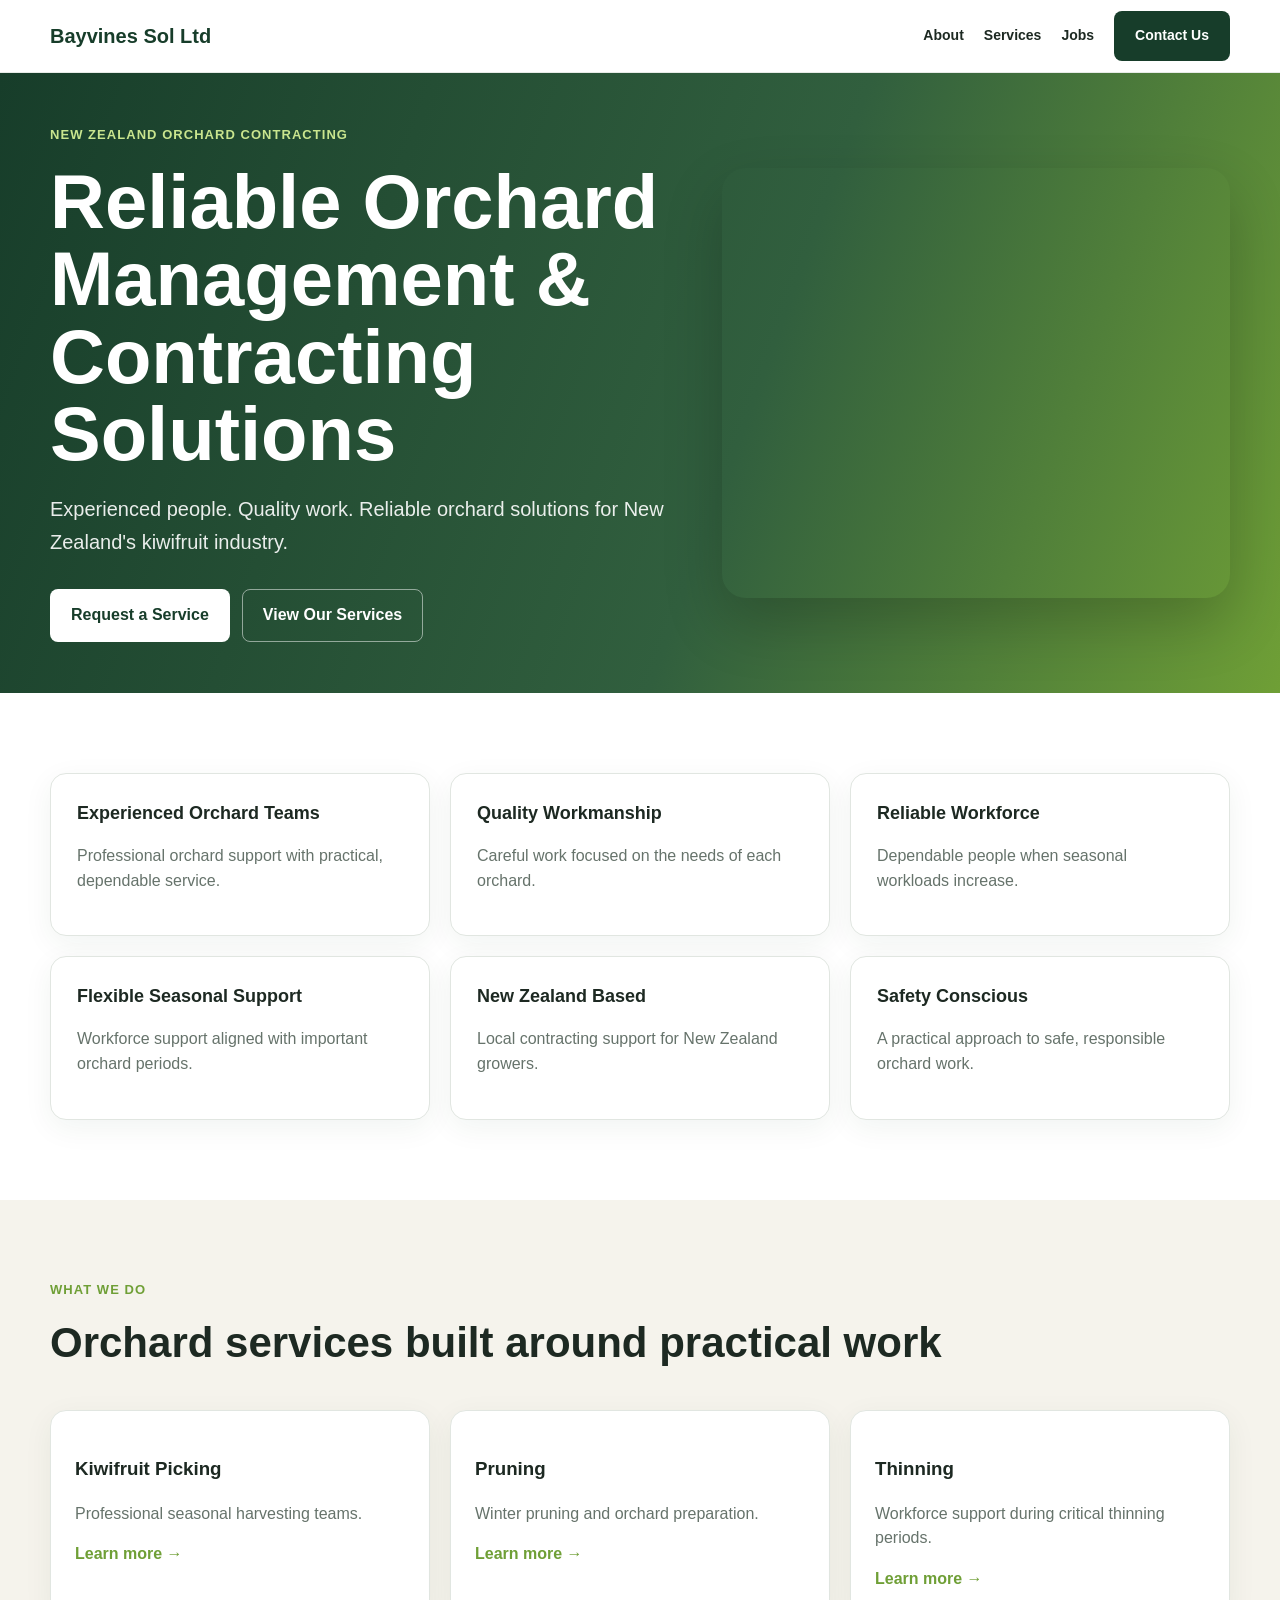
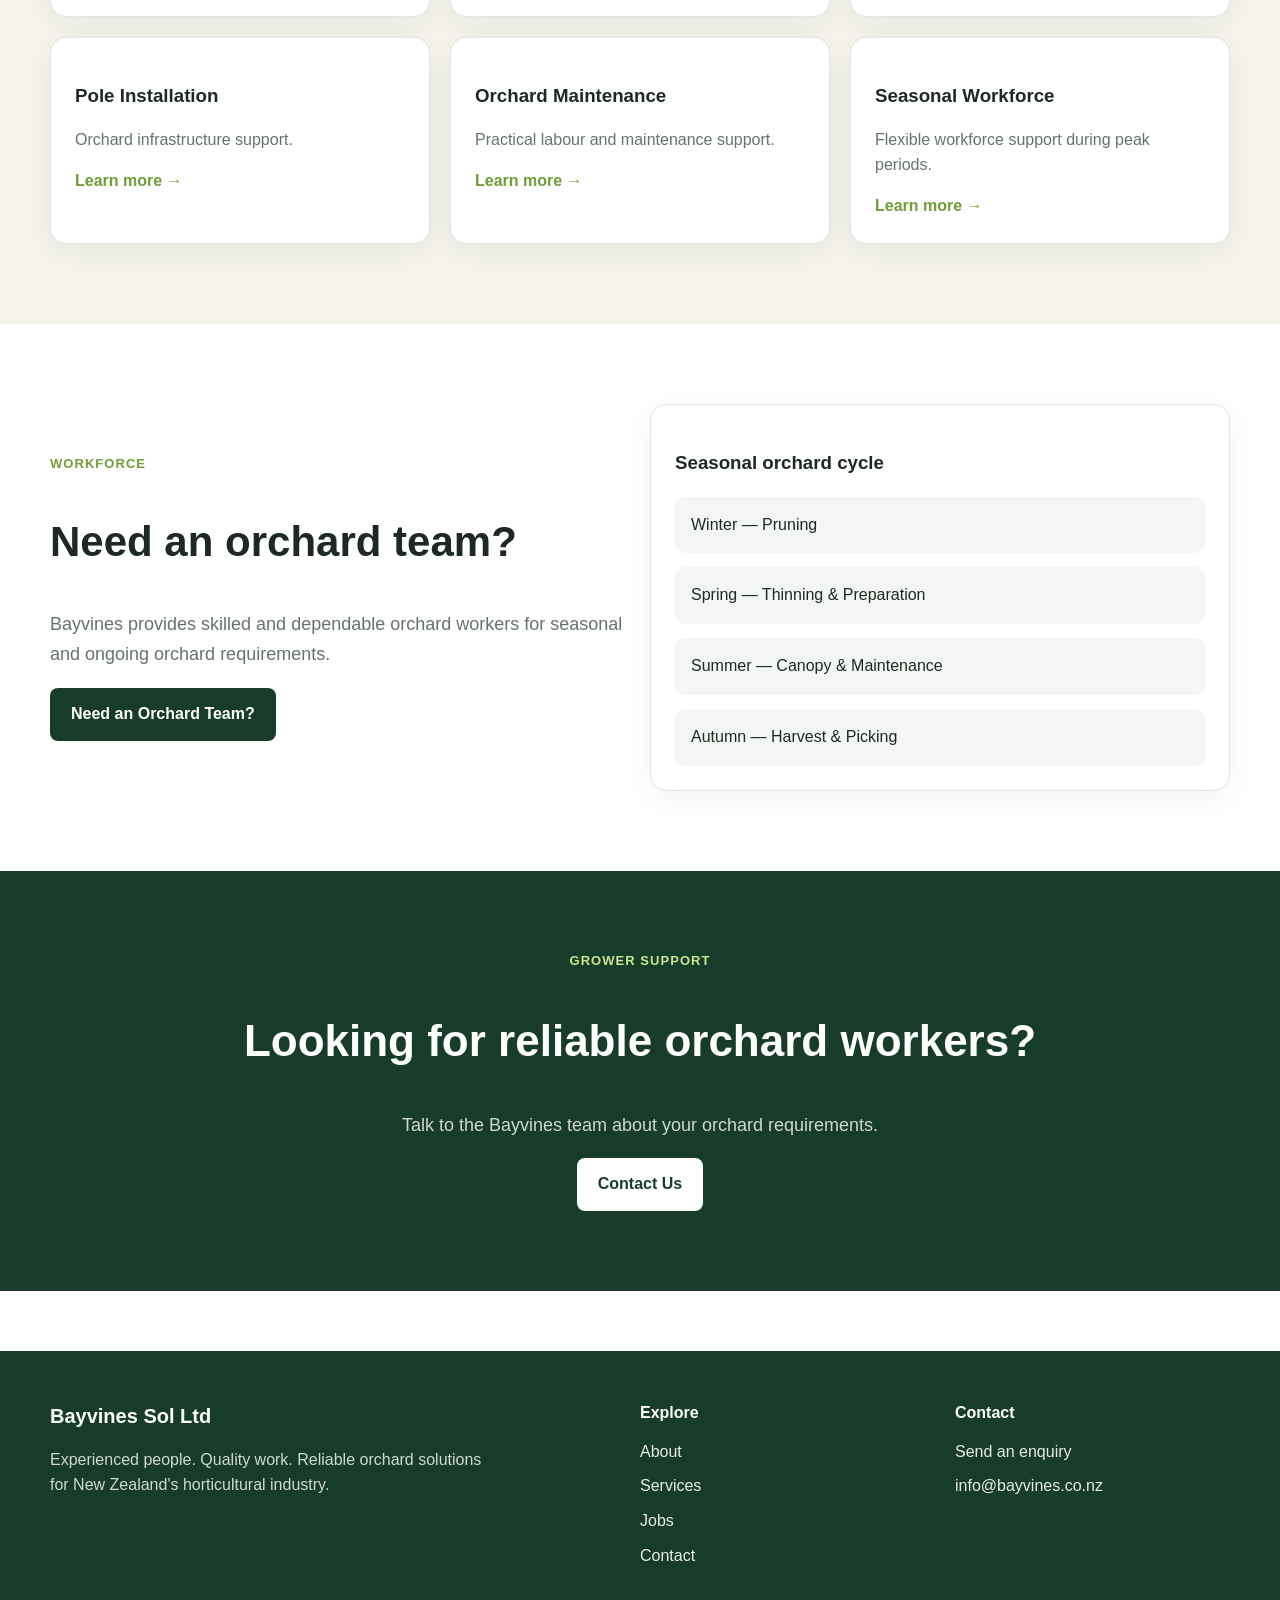
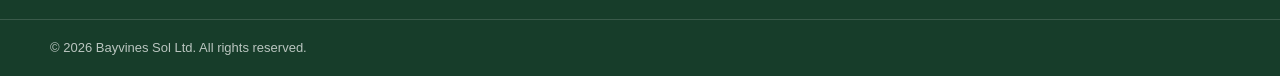
==== index.html @ 87893264 "initial commit" ====
<!doctype html><html lang="en-NZ"><head><meta charset="utf-8"><meta name="viewport" content="width=device-width,initial-scale=1"><title>Bayvines Sol Ltd | Orchard Management & Contracting</title><meta name="description" content="Experienced orchard teams and contracting support for New Zealand's horticultural industry."><link rel="stylesheet" href="css/styles.css"></head><body>
<!--#include virtual="header.inc" -->
<header class="site-header"><div class="container nav"><a class="brand" href="index.html">Bayvines Sol Ltd</a><button class="menu-btn" aria-label="Open menu" aria-expanded="false">☰</button><nav class="nav-links"><a href="about.html">About</a><a href="services.html">Services</a><a href="jobs.html">Jobs</a><a class="btn btn-primary" href="contact.html">Contact Us</a></nav></div></header>
<main>
<section class="hero"><div class="container hero-inner"><div><div class="eyebrow" style="color:#c9e58e">New Zealand orchard contracting</div><h1>Reliable Orchard Management &amp; Contracting Solutions</h1><p>Experienced people. Quality work. Reliable orchard solutions for New Zealand's kiwifruit industry.</p><div style="display:flex;gap:12px;flex-wrap:wrap;margin-top:30px"><a href="contact.html" class="btn btn-light">Request a Service</a><a href="services.html" class="btn btn-outline">View Our Services</a></div></div><div class="hero-image" aria-label="New Zealand orchard"></div></div></section>
<section class="section"><div class="container"><div class="grid grid-3"><div class="card feature"><strong>Experienced Orchard Teams</strong><p class="muted">Professional orchard support with practical, dependable service.</p></div><div class="card feature"><strong>Quality Workmanship</strong><p class="muted">Careful work focused on the needs of each orchard.</p></div><div class="card feature"><strong>Reliable Workforce</strong><p class="muted">Dependable people when seasonal workloads increase.</p></div><div class="card feature"><strong>Flexible Seasonal Support</strong><p class="muted">Workforce support aligned with important orchard periods.</p></div><div class="card feature"><strong>New Zealand Based</strong><p class="muted">Local contracting support for New Zealand growers.</p></div><div class="card feature"><strong>Safety Conscious</strong><p class="muted">A practical approach to safe, responsible orchard work.</p></div></div></div></section>
<section class="section" style="background:var(--cream)"><div class="container"><div class="eyebrow">What we do</div><h2 style="font-size:42px;margin:10px 0 35px">Orchard services built around practical work</h2><div class="grid grid-3"><a class="card service-card" href="services/kiwifruit-picking.html"><h3>Kiwifruit Picking</h3><p class="muted">Professional seasonal harvesting teams.</p><strong style="color:var(--kiwi)">Learn more →</strong></a><a class="card service-card" href="services/pruning.html"><h3>Pruning</h3><p class="muted">Winter pruning and orchard preparation.</p><strong style="color:var(--kiwi)">Learn more →</strong></a><a class="card service-card" href="services/thinning.html"><h3>Thinning</h3><p class="muted">Workforce support during critical thinning periods.</p><strong style="color:var(--kiwi)">Learn more →</strong></a><a class="card service-card" href="services/pole-installation.html"><h3>Pole Installation</h3><p class="muted">Orchard infrastructure support.</p><strong style="color:var(--kiwi)">Learn more →</strong></a><a class="card service-card" href="services/orchard-maintenance.html"><h3>Orchard Maintenance</h3><p class="muted">Practical labour and maintenance support.</p><strong style="color:var(--kiwi)">Learn more →</strong></a><a class="card service-card" href="services/seasonal-workforce.html"><h3>Seasonal Workforce</h3><p class="muted">Flexible workforce support during peak periods.</p><strong style="color:var(--kiwi)">Learn more →</strong></a></div></div></section>
<section class="section"><div class="container grid grid-2" style="align-items:center"><div><div class="eyebrow">Workforce</div><h2 style="font-size:42px">Need an orchard team?</h2><p class="muted" style="font-size:18px;line-height:1.7">Bayvines provides skilled and dependable orchard workers for seasonal and ongoing orchard requirements.</p><a href="contact.html" class="btn btn-primary">Need an Orchard Team?</a></div><div class="card"><h3>Seasonal orchard cycle</h3><div style="display:grid;gap:14px;margin-top:20px"><div style="padding:16px;background:#f3f6f2;border-radius:10px">Winter — Pruning</div><div style="padding:16px;background:#f3f6f2;border-radius:10px">Spring — Thinning &amp; Preparation</div><div style="padding:16px;background:#f3f6f2;border-radius:10px">Summer — Canopy &amp; Maintenance</div><div style="padding:16px;background:#f3f6f2;border-radius:10px">Autumn — Harvest &amp; Picking</div></div></div></div></section>
<section class="section" style="background:var(--forest);color:white"><div class="container center"><div class="eyebrow" style="color:#c9e58e">Grower support</div><h2 style="font-size:44px">Looking for reliable orchard workers?</h2><p style="opacity:.8;font-size:18px">Talk to the Bayvines team about your orchard requirements.</p><a href="contact.html" class="btn btn-light">Contact Us</a></div></section>
</main>
<footer class="footer"><div class="container footer-main"><div><strong style="font-size:20px">Bayvines Sol Ltd</strong><p style="opacity:.8;max-width:450px">Experienced people. Quality work. Reliable orchard solutions for New Zealand's horticultural industry.</p></div><div><strong>Explore</strong><div class="footer-links"><a href="about.html">About</a><a href="services.html">Services</a><a href="jobs.html">Jobs</a><a href="contact.html">Contact</a></div></div><div><strong>Contact</strong><div class="footer-links"><a href="contact.html">Send an enquiry</a><a href="mailto:info@bayvine.nz">info@bayvines.co.nz</a></div></div></div><div class="footer-bottom"><div class="container">© <span class="year"></span> Bayvines Sol Ltd. All rights reserved.</div></div></footer><script>document.querySelector('.year').textContent=new Date().getFullYear()</script><script src="js/site.js"></script>
</body></html>
---- css/styles.css ----
:root{--forest:#173d2a;--kiwi:#6f9f36;--earth:#8a6b4d;--cream:#f5f3ec;--ink:#1d2922;--muted:#66736b;--line:#e1e6e1}*{box-sizing:border-box}html{scroll-behavior:smooth}body{margin:0;color:var(--ink);background:#fff;font-family:Arial,Helvetica,sans-serif;line-height:1.55}a{color:inherit;text-decoration:none}.container{width:min(1180px,calc(100% - 40px));margin:auto}.section{padding:80px 0}.eyebrow{color:var(--kiwi);font-weight:800;letter-spacing:.08em;text-transform:uppercase;font-size:13px}.muted{color:var(--muted)}.btn{display:inline-flex;align-items:center;justify-content:center;gap:8px;padding:13px 20px;border-radius:8px;font-weight:700;border:1px solid transparent;cursor:pointer}.btn-primary{background:var(--forest);color:#fff}.btn-light{background:#fff;color:var(--forest)}.btn-outline{border-color:rgba(255,255,255,.5);color:#fff}.card{border:1px solid var(--line);border-radius:16px;padding:24px;background:#fff;box-shadow:0 8px 30px rgba(23,61,42,.06)}.grid{display:grid;gap:20px}.grid-3{grid-template-columns:repeat(3,minmax(0,1fr))}.grid-2{grid-template-columns:repeat(2,minmax(0,1fr))}.site-header{border-bottom:1px solid #e7ebe7;background:rgba(255,255,255,.97);position:sticky;top:0;z-index:50}.nav{height:72px;display:flex;align-items:center;justify-content:space-between;gap:20px}.brand{font-weight:900;font-size:20px;color:var(--forest)}.nav-links{display:flex;gap:20px;align-items:center;font-size:14px;font-weight:700}.menu-btn{display:none;background:none;border:0;font-size:28px;color:var(--forest);cursor:pointer}.hero{background:linear-gradient(110deg,#173d2a 0%,#315f3e 58%,#6f9f36 100%);color:#fff}.hero-inner{min-height:620px;display:grid;grid-template-columns:1.1fr .9fr;align-items:center;gap:50px}.hero h1{font-size:clamp(44px,6vw,76px);line-height:1.02;margin:18px 0}.hero p{font-size:20px;line-height:1.65;max-width:650px;opacity:.9}.hero-image{height:430px;border-radius:24px;background-image:url('https://images.unsplash.com/photo-1595846519845-68e298c2edd8?auto=format&fit=crop&w=1200&q=80');background-size:cover;background-position:center;box-shadow:0 25px 60px rgba(0,0,0,.2)}.feature{padding:26px}.feature strong{font-size:18px}.service-card{transition:transform .18s ease,box-shadow .18s ease}.service-card:hover{transform:translateY(-3px);box-shadow:0 14px 36px rgba(23,61,42,.11)}.footer{background:var(--forest);color:#fff;margin-top:60px}.footer-main{padding:50px 0;display:grid;grid-template-columns:2fr 1fr 1fr;gap:40px}.footer a{opacity:.9}.footer-links{display:grid;gap:10px;margin-top:14px}.footer-bottom{border-top:1px solid rgba(255,255,255,.15)}.footer-bottom .container{padding:18px 0;font-size:13px;opacity:.7}.page-title{font-size:clamp(42px,5vw,56px);line-height:1.08;margin:10px 0 20px}.form{display:grid;gap:16px}.form label{display:grid;gap:7px;font-weight:700;font-size:14px}.form input,.form textarea,.form select{font:inherit;padding:12px 13px;border:1px solid #cfd8d1;border-radius:8px;background:#fff;color:var(--ink);width:100%}.form textarea{resize:vertical}.notice{padding:14px 16px;border-radius:8px;background:#edf7e7;border:1px solid #cfe2c3;color:#315a2a;margin-bottom:20px}.service-hero{background:var(--cream)}.service-icon{width:54px;height:54px;border-radius:14px;background:#e8f0df;color:var(--forest);display:grid;place-items:center;font-weight:900}.back{color:var(--kiwi);font-weight:800}.list{padding-left:20px}.center{text-align:center}@media(max-width:900px){.hero-inner{grid-template-columns:1fr;min-height:auto;padding:70px 0}.hero-image{height:360px}.grid-3{grid-template-columns:repeat(2,minmax(0,1fr))}.footer-main{grid-template-columns:1fr 1fr}}@media(max-width:700px){.container{width:min(100% - 28px,1180px)}.section{padding:55px 0}.menu-btn{display:block}.nav-links{display:none;position:absolute;top:72px;left:0;right:0;background:#fff;border-bottom:1px solid #e7ebe7;padding:16px 14px;flex-direction:column;align-items:stretch;gap:4px;box-shadow:0 10px 20px rgba(0,0,0,.06)}.nav-links.open{display:flex}.nav-links a{padding:12px}.grid-3,.grid-2{grid-template-columns:1fr}.hero h1{font-size:46px}.hero-image{height:280px}.footer-main{grid-template-columns:1fr;gap:28px}.footer{margin-top:35px}}@media(prefers-reduced-motion:reduce){html{scroll-behavior:auto}.service-card{transition:none}}
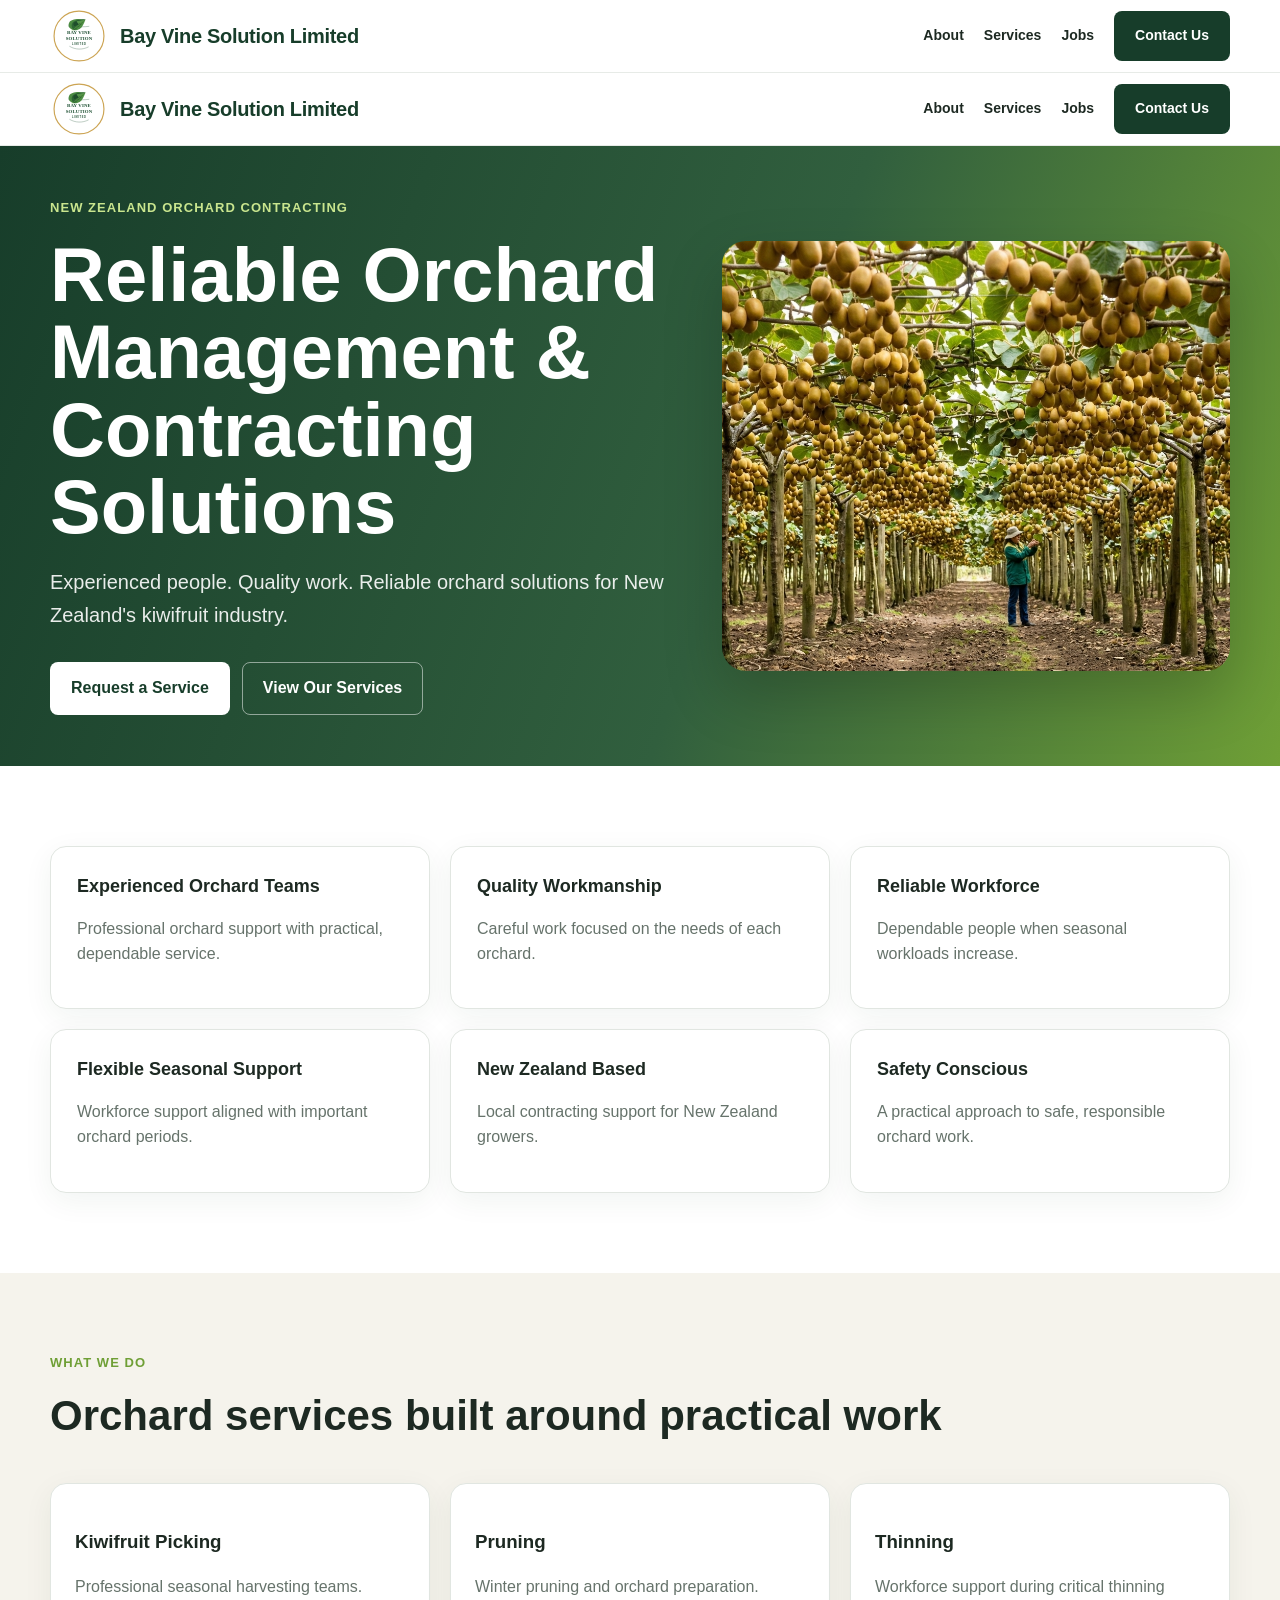
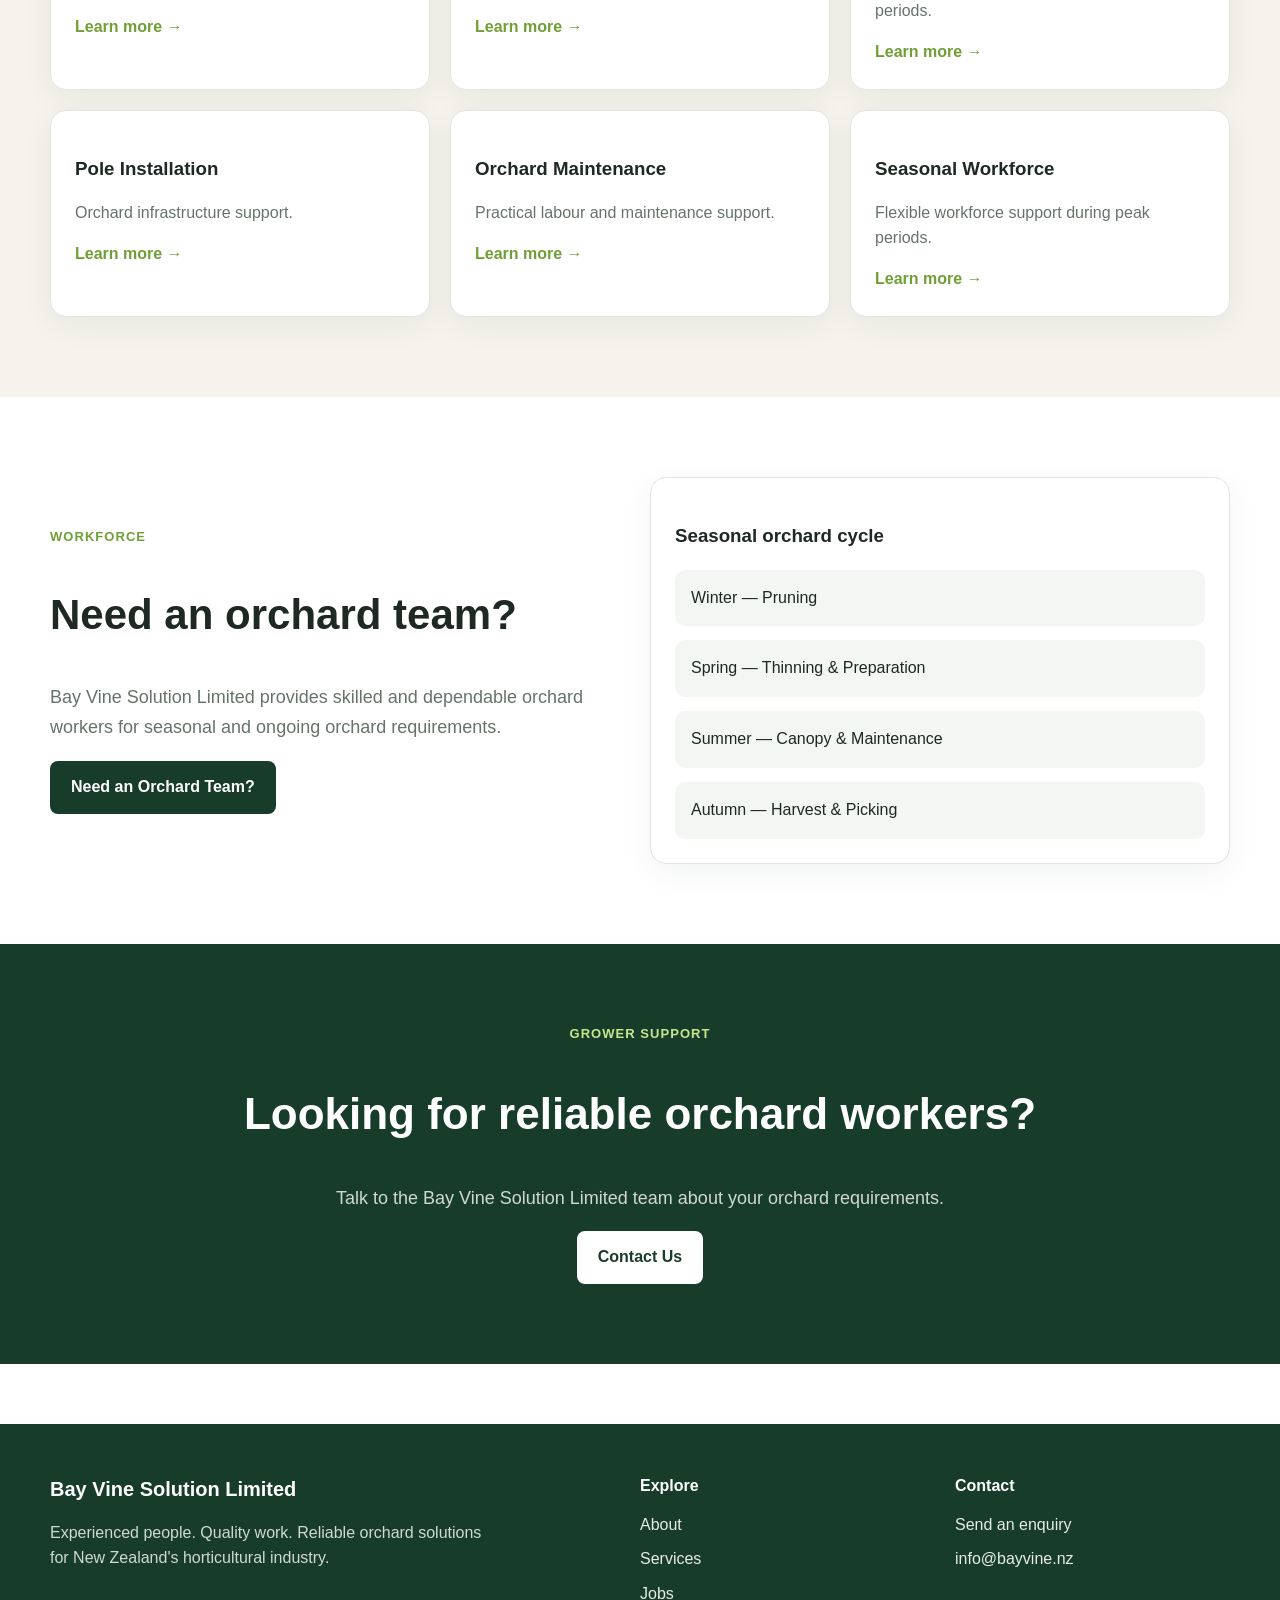
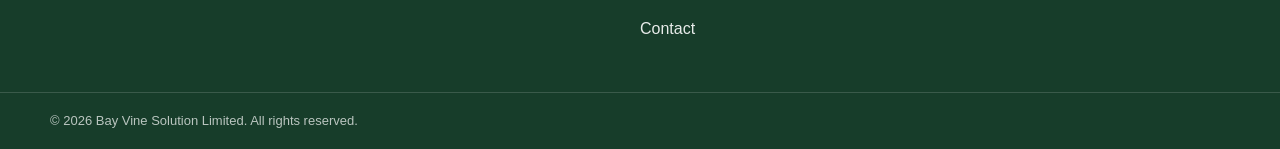
==== commit ebb8f098: "updates" ====
--- a/index.html
+++ b/index.html
@@ -1,12 +1,520 @@
-<!doctype html><html lang="en-NZ"><head><meta charset="utf-8"><meta name="viewport" content="width=device-width,initial-scale=1"><title>Bayvines Sol Ltd | Orchard Management & Contracting</title><meta name="description" content="Experienced orchard teams and contracting support for New Zealand's horticultural industry."><link rel="stylesheet" href="css/styles.css"></head><body>
-<!--#include virtual="header.inc" -->
-<header class="site-header"><div class="container nav"><a class="brand" href="index.html">Bayvines Sol Ltd</a><button class="menu-btn" aria-label="Open menu" aria-expanded="false">☰</button><nav class="nav-links"><a href="about.html">About</a><a href="services.html">Services</a><a href="jobs.html">Jobs</a><a class="btn btn-primary" href="contact.html">Contact Us</a></nav></div></header>
-<main>
-<section class="hero"><div class="container hero-inner"><div><div class="eyebrow" style="color:#c9e58e">New Zealand orchard contracting</div><h1>Reliable Orchard Management &amp; Contracting Solutions</h1><p>Experienced people. Quality work. Reliable orchard solutions for New Zealand's kiwifruit industry.</p><div style="display:flex;gap:12px;flex-wrap:wrap;margin-top:30px"><a href="contact.html" class="btn btn-light">Request a Service</a><a href="services.html" class="btn btn-outline">View Our Services</a></div></div><div class="hero-image" aria-label="New Zealand orchard"></div></div></section>
-<section class="section"><div class="container"><div class="grid grid-3"><div class="card feature"><strong>Experienced Orchard Teams</strong><p class="muted">Professional orchard support with practical, dependable service.</p></div><div class="card feature"><strong>Quality Workmanship</strong><p class="muted">Careful work focused on the needs of each orchard.</p></div><div class="card feature"><strong>Reliable Workforce</strong><p class="muted">Dependable people when seasonal workloads increase.</p></div><div class="card feature"><strong>Flexible Seasonal Support</strong><p class="muted">Workforce support aligned with important orchard periods.</p></div><div class="card feature"><strong>New Zealand Based</strong><p class="muted">Local contracting support for New Zealand growers.</p></div><div class="card feature"><strong>Safety Conscious</strong><p class="muted">A practical approach to safe, responsible orchard work.</p></div></div></div></section>
-<section class="section" style="background:var(--cream)"><div class="container"><div class="eyebrow">What we do</div><h2 style="font-size:42px;margin:10px 0 35px">Orchard services built around practical work</h2><div class="grid grid-3"><a class="card service-card" href="services/kiwifruit-picking.html"><h3>Kiwifruit Picking</h3><p class="muted">Professional seasonal harvesting teams.</p><strong style="color:var(--kiwi)">Learn more →</strong></a><a class="card service-card" href="services/pruning.html"><h3>Pruning</h3><p class="muted">Winter pruning and orchard preparation.</p><strong style="color:var(--kiwi)">Learn more →</strong></a><a class="card service-card" href="services/thinning.html"><h3>Thinning</h3><p class="muted">Workforce support during critical thinning periods.</p><strong style="color:var(--kiwi)">Learn more →</strong></a><a class="card service-card" href="services/pole-installation.html"><h3>Pole Installation</h3><p class="muted">Orchard infrastructure support.</p><strong style="color:var(--kiwi)">Learn more →</strong></a><a class="card service-card" href="services/orchard-maintenance.html"><h3>Orchard Maintenance</h3><p class="muted">Practical labour and maintenance support.</p><strong style="color:var(--kiwi)">Learn more →</strong></a><a class="card service-card" href="services/seasonal-workforce.html"><h3>Seasonal Workforce</h3><p class="muted">Flexible workforce support during peak periods.</p><strong style="color:var(--kiwi)">Learn more →</strong></a></div></div></section>
-<section class="section"><div class="container grid grid-2" style="align-items:center"><div><div class="eyebrow">Workforce</div><h2 style="font-size:42px">Need an orchard team?</h2><p class="muted" style="font-size:18px;line-height:1.7">Bayvines provides skilled and dependable orchard workers for seasonal and ongoing orchard requirements.</p><a href="contact.html" class="btn btn-primary">Need an Orchard Team?</a></div><div class="card"><h3>Seasonal orchard cycle</h3><div style="display:grid;gap:14px;margin-top:20px"><div style="padding:16px;background:#f3f6f2;border-radius:10px">Winter — Pruning</div><div style="padding:16px;background:#f3f6f2;border-radius:10px">Spring — Thinning &amp; Preparation</div><div style="padding:16px;background:#f3f6f2;border-radius:10px">Summer — Canopy &amp; Maintenance</div><div style="padding:16px;background:#f3f6f2;border-radius:10px">Autumn — Harvest &amp; Picking</div></div></div></div></section>
-<section class="section" style="background:var(--forest);color:white"><div class="container center"><div class="eyebrow" style="color:#c9e58e">Grower support</div><h2 style="font-size:44px">Looking for reliable orchard workers?</h2><p style="opacity:.8;font-size:18px">Talk to the Bayvines team about your orchard requirements.</p><a href="contact.html" class="btn btn-light">Contact Us</a></div></section>
-</main>
-<footer class="footer"><div class="container footer-main"><div><strong style="font-size:20px">Bayvines Sol Ltd</strong><p style="opacity:.8;max-width:450px">Experienced people. Quality work. Reliable orchard solutions for New Zealand's horticultural industry.</p></div><div><strong>Explore</strong><div class="footer-links"><a href="about.html">About</a><a href="services.html">Services</a><a href="jobs.html">Jobs</a><a href="contact.html">Contact</a></div></div><div><strong>Contact</strong><div class="footer-links"><a href="contact.html">Send an enquiry</a><a href="mailto:info@bayvine.nz">info@bayvines.co.nz</a></div></div></div><div class="footer-bottom"><div class="container">© <span class="year"></span> Bayvines Sol Ltd. All rights reserved.</div></div></footer><script>document.querySelector('.year').textContent=new Date().getFullYear()</script><script src="js/site.js"></script>
-</body></html>
+
+<!doctype html>
+<html lang="en-NZ">
+
+<head>
+  <meta charset="utf-8">
+
+  <meta
+    name="viewport"
+    content="width=device-width, initial-scale=1"
+  >
+
+  <title>
+    Bay Vine Solution Limited | Orchard Management & Contracting
+  </title>
+
+  <meta
+    name="description"
+    content="Experienced orchard teams and contracting support for New Zealand's horticultural industry."
+  >
+
+  <link rel="stylesheet" href="/css/styles.css">
+</head>
+
+<body>
+
+  <!-- Shared site header -->
+  <script src="/js/header.js"></script>
+
+
+  <main>
+
+    <!-- HERO -->
+    <section class="hero">
+
+      <div class="container hero-inner">
+
+        <div>
+
+          <div
+            class="eyebrow"
+            style="color:#c9e58e"
+          >
+            New Zealand orchard contracting
+          </div>
+
+          <h1>
+            Reliable Orchard Management &amp; Contracting Solutions
+          </h1>
+
+          <p>
+            Experienced people. Quality work. Reliable orchard
+            solutions for New Zealand's kiwifruit industry.
+          </p>
+
+          <div
+            style="display:flex;gap:12px;flex-wrap:wrap;margin-top:30px"
+          >
+
+            <a
+              href="/contact.html"
+              class="btn btn-light"
+            >
+              Request a Service
+            </a>
+
+            <a
+              href="/services.html"
+              class="btn btn-outline"
+            >
+              View Our Services
+            </a>
+
+          </div>
+
+        </div>
+
+
+        <!-- HERO IMAGE
+             The actual image is provided by .hero-image
+             in css/styles.css. Do not remove this div. -->
+        <div
+          class="hero-image"
+          aria-label="New Zealand orchard"
+        ></div>
+
+      </div>
+
+    </section>
+
+
+    <!-- FEATURES -->
+    <section class="section">
+
+      <div class="container">
+
+        <div class="grid grid-3">
+
+          <div class="card feature">
+            <strong>
+              Experienced Orchard Teams
+            </strong>
+
+            <p class="muted">
+              Professional orchard support with practical,
+              dependable service.
+            </p>
+          </div>
+
+
+          <div class="card feature">
+            <strong>
+              Quality Workmanship
+            </strong>
+
+            <p class="muted">
+              Careful work focused on the needs of each orchard.
+            </p>
+          </div>
+
+
+          <div class="card feature">
+            <strong>
+              Reliable Workforce
+            </strong>
+
+            <p class="muted">
+              Dependable people when seasonal workloads increase.
+            </p>
+          </div>
+
+
+          <div class="card feature">
+            <strong>
+              Flexible Seasonal Support
+            </strong>
+
+            <p class="muted">
+              Workforce support aligned with important orchard
+              periods.
+            </p>
+          </div>
+
+
+          <div class="card feature">
+            <strong>
+              New Zealand Based
+            </strong>
+
+            <p class="muted">
+              Local contracting support for New Zealand growers.
+            </p>
+          </div>
+
+
+          <div class="card feature">
+            <strong>
+              Safety Conscious
+            </strong>
+
+            <p class="muted">
+              A practical approach to safe, responsible
+              orchard work.
+            </p>
+          </div>
+
+        </div>
+
+      </div>
+
+    </section>
+
+
+    <!-- SERVICES -->
+    <section
+      class="section"
+      style="background:var(--cream)"
+    >
+
+      <div class="container">
+
+        <div class="eyebrow">
+          What we do
+        </div>
+
+        <h2
+          style="font-size:42px;margin:10px 0 35px"
+        >
+          Orchard services built around practical work
+        </h2>
+
+
+        <div class="grid grid-3">
+
+          <a
+            class="card service-card"
+            href="/services/kiwifruit-picking.html"
+          >
+            <h3>Kiwifruit Picking</h3>
+
+            <p class="muted">
+              Professional seasonal harvesting teams.
+            </p>
+
+            <strong style="color:var(--kiwi)">
+              Learn more →
+            </strong>
+          </a>
+
+
+          <a
+            class="card service-card"
+            href="/services/pruning.html"
+          >
+            <h3>Pruning</h3>
+
+            <p class="muted">
+              Winter pruning and orchard preparation.
+            </p>
+
+            <strong style="color:var(--kiwi)">
+              Learn more →
+            </strong>
+          </a>
+
+
+          <a
+            class="card service-card"
+            href="/services/thinning.html"
+          >
+            <h3>Thinning</h3>
+
+            <p class="muted">
+              Workforce support during critical thinning periods.
+            </p>
+
+            <strong style="color:var(--kiwi)">
+              Learn more →
+            </strong>
+          </a>
+
+
+          <a
+            class="card service-card"
+            href="/services/pole-installation.html"
+          >
+            <h3>Pole Installation</h3>
+
+            <p class="muted">
+              Orchard infrastructure support.
+            </p>
+
+            <strong style="color:var(--kiwi)">
+              Learn more →
+            </strong>
+          </a>
+
+
+          <a
+            class="card service-card"
+            href="/services/orchard-maintenance.html"
+          >
+            <h3>Orchard Maintenance</h3>
+
+            <p class="muted">
+              Practical labour and maintenance support.
+            </p>
+
+            <strong style="color:var(--kiwi)">
+              Learn more →
+            </strong>
+          </a>
+
+
+          <a
+            class="card service-card"
+            href="/services/seasonal-workforce.html"
+          >
+            <h3>Seasonal Workforce</h3>
+
+            <p class="muted">
+              Flexible workforce support during peak periods.
+            </p>
+
+            <strong style="color:var(--kiwi)">
+              Learn more →
+            </strong>
+          </a>
+
+        </div>
+
+      </div>
+
+    </section>
+
+
+    <!-- WORKFORCE -->
+    <section class="section">
+
+      <div
+        class="container grid grid-2"
+        style="align-items:center"
+      >
+
+        <div>
+
+          <div class="eyebrow">
+            Workforce
+          </div>
+
+          <h2 style="font-size:42px">
+            Need an orchard team?
+          </h2>
+
+          <p
+            class="muted"
+            style="font-size:18px;line-height:1.7"
+          >
+            Bay Vine Solution Limited provides skilled and
+            dependable orchard workers for seasonal and ongoing
+            orchard requirements.
+          </p>
+
+          <a
+            href="/contact.html"
+            class="btn btn-primary"
+          >
+            Need an Orchard Team?
+          </a>
+
+        </div>
+
+
+        <div class="card">
+
+          <h3>
+            Seasonal orchard cycle
+          </h3>
+
+          <div
+            style="display:grid;gap:14px;margin-top:20px"
+          >
+
+            <div
+              style="padding:16px;background:#f3f6f2;border-radius:10px"
+            >
+              Winter — Pruning
+            </div>
+
+            <div
+              style="padding:16px;background:#f3f6f2;border-radius:10px"
+            >
+              Spring — Thinning &amp; Preparation
+            </div>
+
+            <div
+              style="padding:16px;background:#f3f6f2;border-radius:10px"
+            >
+              Summer — Canopy &amp; Maintenance
+            </div>
+
+            <div
+              style="padding:16px;background:#f3f6f2;border-radius:10px"
+            >
+              Autumn — Harvest &amp; Picking
+            </div>
+
+          </div>
+
+        </div>
+
+      </div>
+
+    </section>
+
+
+    <!-- FINAL CTA -->
+    <section
+      class="section"
+      style="background:var(--forest);color:white"
+    >
+
+      <div class="container center">
+
+        <div
+          class="eyebrow"
+          style="color:#c9e58e"
+        >
+          Grower support
+        </div>
+
+        <h2 style="font-size:44px">
+          Looking for reliable orchard workers?
+        </h2>
+
+        <p
+          style="opacity:.8;font-size:18px"
+        >
+          Talk to the Bay Vine Solution Limited team about
+          your orchard requirements.
+        </p>
+
+        <a
+          href="/contact.html"
+          class="btn btn-light"
+        >
+          Contact Us
+        </a>
+
+      </div>
+
+    </section>
+
+  </main>
+
+
+  <!-- FOOTER -->
+  <footer class="footer">
+
+    <div class="container footer-main">
+
+      <div>
+
+        <strong style="font-size:20px">
+          Bay Vine Solution Limited
+        </strong>
+
+        <p
+          style="opacity:.8;max-width:450px"
+        >
+          Experienced people. Quality work. Reliable orchard
+          solutions for New Zealand's horticultural industry.
+        </p>
+
+      </div>
+
+
+      <div>
+
+        <strong>
+          Explore
+        </strong>
+
+        <div class="footer-links">
+
+          <a href="/about.html">
+            About
+          </a>
+
+          <a href="/services.html">
+            Services
+          </a>
+
+          <a href="/jobs.html">
+            Jobs
+          </a>
+
+          <a href="/contact.html">
+            Contact
+          </a>
+
+        </div>
+
+      </div>
+
+
+      <div>
+
+        <strong>
+          Contact
+        </strong>
+
+        <div class="footer-links">
+
+          <a href="/contact.html">
+            Send an enquiry
+          </a>
+
+          <a href="mailto:info@bayvine.nz">
+            info@bayvine.nz
+          </a>
+
+        </div>
+
+      </div>
+
+    </div>
+
+
+    <div class="footer-bottom">
+
+      <div class="container">
+
+        ©
+        <span class="year"></span>
+        Bay Vine Solution Limited. All rights reserved.
+
+      </div>
+
+    </div>
+
+  </footer>
+
+
+  <!-- Shared JavaScript -->
+  <script src="/js/header.js"></script>
+
+  <script src="/js/site.js"></script>
+
+  <script>
+    const yearElement = document.querySelector(".year");
+
+    if (yearElement) {
+      yearElement.textContent = new Date().getFullYear();
+    }
+  </script>
+
+</body>
+</html>
+
--- a/css/styles.css
+++ b/css/styles.css
@@ -1 +1,530 @@
-:root{--forest:#173d2a;--kiwi:#6f9f36;--earth:#8a6b4d;--cream:#f5f3ec;--ink:#1d2922;--muted:#66736b;--line:#e1e6e1}*{box-sizing:border-box}html{scroll-behavior:smooth}body{margin:0;color:var(--ink);background:#fff;font-family:Arial,Helvetica,sans-serif;line-height:1.55}a{color:inherit;text-decoration:none}.container{width:min(1180px,calc(100% - 40px));margin:auto}.section{padding:80px 0}.eyebrow{color:var(--kiwi);font-weight:800;letter-spacing:.08em;text-transform:uppercase;font-size:13px}.muted{color:var(--muted)}.btn{display:inline-flex;align-items:center;justify-content:center;gap:8px;padding:13px 20px;border-radius:8px;font-weight:700;border:1px solid transparent;cursor:pointer}.btn-primary{background:var(--forest);color:#fff}.btn-light{background:#fff;color:var(--forest)}.btn-outline{border-color:rgba(255,255,255,.5);color:#fff}.card{border:1px solid var(--line);border-radius:16px;padding:24px;background:#fff;box-shadow:0 8px 30px rgba(23,61,42,.06)}.grid{display:grid;gap:20px}.grid-3{grid-template-columns:repeat(3,minmax(0,1fr))}.grid-2{grid-template-columns:repeat(2,minmax(0,1fr))}.site-header{border-bottom:1px solid #e7ebe7;background:rgba(255,255,255,.97);position:sticky;top:0;z-index:50}.nav{height:72px;display:flex;align-items:center;justify-content:space-between;gap:20px}.brand{font-weight:900;font-size:20px;color:var(--forest)}.nav-links{display:flex;gap:20px;align-items:center;font-size:14px;font-weight:700}.menu-btn{display:none;background:none;border:0;font-size:28px;color:var(--forest);cursor:pointer}.hero{background:linear-gradient(110deg,#173d2a 0%,#315f3e 58%,#6f9f36 100%);color:#fff}.hero-inner{min-height:620px;display:grid;grid-template-columns:1.1fr .9fr;align-items:center;gap:50px}.hero h1{font-size:clamp(44px,6vw,76px);line-height:1.02;margin:18px 0}.hero p{font-size:20px;line-height:1.65;max-width:650px;opacity:.9}.hero-image{height:430px;border-radius:24px;background-image:url('https://images.unsplash.com/photo-1595846519845-68e298c2edd8?auto=format&fit=crop&w=1200&q=80');background-size:cover;background-position:center;box-shadow:0 25px 60px rgba(0,0,0,.2)}.feature{padding:26px}.feature strong{font-size:18px}.service-card{transition:transform .18s ease,box-shadow .18s ease}.service-card:hover{transform:translateY(-3px);box-shadow:0 14px 36px rgba(23,61,42,.11)}.footer{background:var(--forest);color:#fff;margin-top:60px}.footer-main{padding:50px 0;display:grid;grid-template-columns:2fr 1fr 1fr;gap:40px}.footer a{opacity:.9}.footer-links{display:grid;gap:10px;margin-top:14px}.footer-bottom{border-top:1px solid rgba(255,255,255,.15)}.footer-bottom .container{padding:18px 0;font-size:13px;opacity:.7}.page-title{font-size:clamp(42px,5vw,56px);line-height:1.08;margin:10px 0 20px}.form{display:grid;gap:16px}.form label{display:grid;gap:7px;font-weight:700;font-size:14px}.form input,.form textarea,.form select{font:inherit;padding:12px 13px;border:1px solid #cfd8d1;border-radius:8px;background:#fff;color:var(--ink);width:100%}.form textarea{resize:vertical}.notice{padding:14px 16px;border-radius:8px;background:#edf7e7;border:1px solid #cfe2c3;color:#315a2a;margin-bottom:20px}.service-hero{background:var(--cream)}.service-icon{width:54px;height:54px;border-radius:14px;background:#e8f0df;color:var(--forest);display:grid;place-items:center;font-weight:900}.back{color:var(--kiwi);font-weight:800}.list{padding-left:20px}.center{text-align:center}@media(max-width:900px){.hero-inner{grid-template-columns:1fr;min-height:auto;padding:70px 0}.hero-image{height:360px}.grid-3{grid-template-columns:repeat(2,minmax(0,1fr))}.footer-main{grid-template-columns:1fr 1fr}}@media(max-width:700px){.container{width:min(100% - 28px,1180px)}.section{padding:55px 0}.menu-btn{display:block}.nav-links{display:none;position:absolute;top:72px;left:0;right:0;background:#fff;border-bottom:1px solid #e7ebe7;padding:16px 14px;flex-direction:column;align-items:stretch;gap:4px;box-shadow:0 10px 20px rgba(0,0,0,.06)}.nav-links.open{display:flex}.nav-links a{padding:12px}.grid-3,.grid-2{grid-template-columns:1fr}.hero h1{font-size:46px}.hero-image{height:280px}.footer-main{grid-template-columns:1fr;gap:28px}.footer{margin-top:35px}}@media(prefers-reduced-motion:reduce){html{scroll-behavior:auto}.service-card{transition:none}}
+
+:root {
+  --forest: #173d2a;
+  --kiwi: #6f9f36;
+  --earth: #8a6b4d;
+  --cream: #f5f3ec;
+  --ink: #1d2922;
+  --muted: #66736b;
+  --line: #e1e6e1;
+}
+
+* {
+  box-sizing: border-box;
+}
+
+html {
+  scroll-behavior: smooth;
+}
+
+body {
+  margin: 0;
+  color: var(--ink);
+  background: #fff;
+  font-family: Arial, Helvetica, sans-serif;
+  line-height: 1.55;
+}
+
+a {
+  color: inherit;
+  text-decoration: none;
+}
+
+.container {
+  width: min(1180px, calc(100% - 40px));
+  margin: auto;
+}
+
+
+/* =========================
+   BUTTONS
+========================= */
+
+.btn {
+  display: inline-flex;
+  align-items: center;
+  justify-content: center;
+  gap: 8px;
+  padding: 13px 20px;
+  border-radius: 8px;
+  font-weight: 700;
+  border: 1px solid transparent;
+  cursor: pointer;
+}
+
+.btn-primary {
+  background: var(--forest);
+  color: #fff;
+}
+
+.btn-light {
+  background: #fff;
+  color: var(--forest);
+}
+
+.btn-outline {
+  border-color: rgba(255, 255, 255, 0.5);
+  color: #fff;
+}
+
+
+/* =========================
+   GENERAL
+========================= */
+
+.section {
+  padding: 80px 0;
+}
+
+.eyebrow {
+  color: var(--kiwi);
+  font-weight: 800;
+  letter-spacing: 0.08em;
+  text-transform: uppercase;
+  font-size: 13px;
+}
+
+.muted {
+  color: var(--muted);
+}
+
+.center {
+  text-align: center;
+}
+
+
+/* =========================
+   GRID
+========================= */
+
+.grid {
+  display: grid;
+  gap: 20px;
+}
+
+.grid-3 {
+  grid-template-columns: repeat(3, minmax(0, 1fr));
+}
+
+.grid-2 {
+  grid-template-columns: repeat(2, minmax(0, 1fr));
+}
+
+
+/* =========================
+   HEADER
+========================= */
+
+.site-header {
+  border-bottom: 1px solid #e7ebe7;
+  background: rgba(255, 255, 255, 0.97);
+  position: sticky;
+  top: 0;
+  z-index: 50;
+}
+
+.nav {
+  height: 72px;
+  display: flex;
+  align-items: center;
+  justify-content: space-between;
+  gap: 20px;
+}
+
+.brand {
+  display: flex;
+  align-items: center;
+  gap: 12px;
+  text-decoration: none;
+  flex-shrink: 0;
+  font-weight: 900;
+  font-size: 20px;
+  color: var(--forest);
+  letter-spacing: -0.3px;
+}
+
+.brand-logo {
+  width: 58px;
+  height: 58px;
+  object-fit: contain;
+  display: block;
+}
+
+.nav-links {
+  display: flex;
+  align-items: center;
+  gap: 20px;
+  font-size: 14px;
+  font-weight: 700;
+}
+
+.nav-links a {
+  text-decoration: none;
+}
+
+.menu-btn {
+  display: none;
+  border: 0;
+  background: transparent;
+  font-size: 28px;
+  cursor: pointer;
+  color: var(--forest);
+}
+
+
+/* =========================
+   CARDS
+========================= */
+
+.card {
+  border: 1px solid var(--line);
+  border-radius: 16px;
+  padding: 24px;
+  background: #fff;
+  box-shadow: 0 8px 30px rgba(23, 61, 42, 0.06);
+}
+
+.feature {
+  padding: 26px;
+}
+
+.feature strong {
+  font-size: 18px;
+}
+
+.service-card {
+  transition:
+    transform 0.18s ease,
+    box-shadow 0.18s ease;
+}
+
+.service-card:hover {
+  transform: translateY(-3px);
+  box-shadow: 0 14px 36px rgba(23, 61, 42, 0.11);
+}
+
+
+/* =========================
+   HERO
+========================= */
+
+.hero {
+  background:
+    linear-gradient(
+      110deg,
+      #173d2a 0%,
+      #315f3e 58%,
+      #6f9f36 100%
+    );
+
+  color: #fff;
+}
+
+.hero-inner {
+  min-height: 620px;
+  display: grid;
+  grid-template-columns: 1.1fr 0.9fr;
+  align-items: center;
+  gap: 50px;
+}
+
+.hero h1 {
+  font-size: clamp(44px, 6vw, 76px);
+  line-height: 1.02;
+  margin: 18px 0;
+}
+
+.hero p {
+  font-size: 20px;
+  line-height: 1.65;
+  max-width: 650px;
+  opacity: 0.9;
+}
+
+
+/* =========================
+   HERO IMAGE
+========================= */
+
+.hero-image {
+  height: 430px;
+  border-radius: 24px;
+
+  background-image: url("/assets/kiwi.png");
+
+  background-size: cover;
+  background-position: center;
+
+  box-shadow: 0 25px 60px rgba(0, 0, 0, 0.2);
+}
+
+
+/* =========================
+   FOOTER
+========================= */
+
+.footer {
+  background: var(--forest);
+  color: #fff;
+  margin-top: 60px;
+}
+
+.footer-main {
+  padding: 50px 0;
+  display: grid;
+  grid-template-columns: 2fr 1fr 1fr;
+  gap: 40px;
+}
+
+.footer a {
+  opacity: 0.9;
+}
+
+.footer-links {
+  display: grid;
+  gap: 10px;
+  margin-top: 14px;
+}
+
+.footer-bottom {
+  border-top: 1px solid rgba(255, 255, 255, 0.15);
+}
+
+.footer-bottom .container {
+  padding: 18px 0;
+  font-size: 13px;
+  opacity: 0.7;
+}
+
+
+/* =========================
+   PAGE TITLES
+========================= */
+
+.page-title {
+  font-size: clamp(42px, 5vw, 56px);
+  line-height: 1.08;
+  margin: 10px 0 20px;
+}
+
+
+/* =========================
+   FORMS
+========================= */
+
+.form {
+  display: grid;
+  gap: 16px;
+}
+
+.form label {
+  display: grid;
+  gap: 7px;
+  font-weight: 700;
+  font-size: 14px;
+}
+
+.form input,
+.form textarea,
+.form select {
+  font: inherit;
+  padding: 12px 13px;
+  border: 1px solid #cfd8d1;
+  border-radius: 8px;
+  background: #fff;
+  color: var(--ink);
+  width: 100%;
+}
+
+.form textarea {
+  resize: vertical;
+}
+
+
+/* =========================
+   NOTICE
+========================= */
+
+.notice {
+  padding: 14px 16px;
+  border-radius: 8px;
+  background: #edf7e7;
+  border: 1px solid #cfe2c3;
+  color: #315a2a;
+  margin-bottom: 20px;
+}
+
+
+/* =========================
+   SERVICE PAGES
+========================= */
+
+.service-hero {
+  background: var(--cream);
+}
+
+.service-icon {
+  width: 54px;
+  height: 54px;
+  border-radius: 14px;
+  background: #e8f0df;
+  color: var(--forest);
+  display: grid;
+  place-items: center;
+  font-weight: 900;
+}
+
+.back {
+  color: var(--kiwi);
+  font-weight: 800;
+}
+
+.list {
+  padding-left: 20px;
+}
+
+
+/* =========================
+   DESKTOP → TABLET
+========================= */
+
+@media (max-width: 900px) {
+
+  .hero-inner {
+    grid-template-columns: 1fr;
+    min-height: auto;
+    padding: 70px 0;
+  }
+
+  .hero-image {
+    height: 360px;
+  }
+
+  .grid-3 {
+    grid-template-columns: repeat(2, minmax(0, 1fr));
+  }
+
+  .footer-main {
+    grid-template-columns: 1fr 1fr;
+  }
+}
+
+
+/* =========================
+   MOBILE
+========================= */
+
+@media (max-width: 700px) {
+
+  .container {
+    width: min(100% - 28px, 1180px);
+  }
+
+  .section {
+    padding: 55px 0;
+  }
+
+
+  /* Header */
+
+  .nav {
+    height: 72px;
+  }
+
+  .brand {
+    font-size: 16px;
+  }
+
+  .brand-logo {
+    width: 48px;
+    height: 48px;
+  }
+
+  .menu-btn {
+    display: block;
+  }
+
+  .nav-links {
+    display: none;
+
+    position: absolute;
+
+    top: 72px;
+    left: 0;
+    right: 0;
+
+    background: #fff;
+
+    border-bottom: 1px solid #e7ebe7;
+
+    padding: 16px 14px;
+
+    flex-direction: column;
+    align-items: stretch;
+
+    gap: 4px;
+
+    box-shadow:
+      0 10px 20px rgba(0, 0, 0, 0.06);
+  }
+
+  .nav-links.mobile-open {
+    display: flex;
+  }
+
+  .nav-links a {
+    padding: 12px;
+  }
+
+  .nav-links .btn {
+    text-align: center;
+  }
+
+
+  /* Layout */
+
+  .grid-3,
+  .grid-2 {
+    grid-template-columns: 1fr;
+  }
+
+
+  /* Hero */
+
+  .hero h1 {
+    font-size: 46px;
+  }
+
+  .hero-image {
+    height: 280px;
+  }
+
+
+  /* Footer */
+
+  .footer-main {
+    grid-template-columns: 1fr;
+    gap: 28px;
+  }
+
+  .footer {
+    margin-top: 35px;
+  }
+}
+
+
+/* =========================
+   REDUCED MOTION
+========================= */
+
+@media (prefers-reduced-motion: reduce) {
+
+  html {
+    scroll-behavior: auto;
+  }
+
+  .service-card {
+    transition: none;
+  }
+}
+
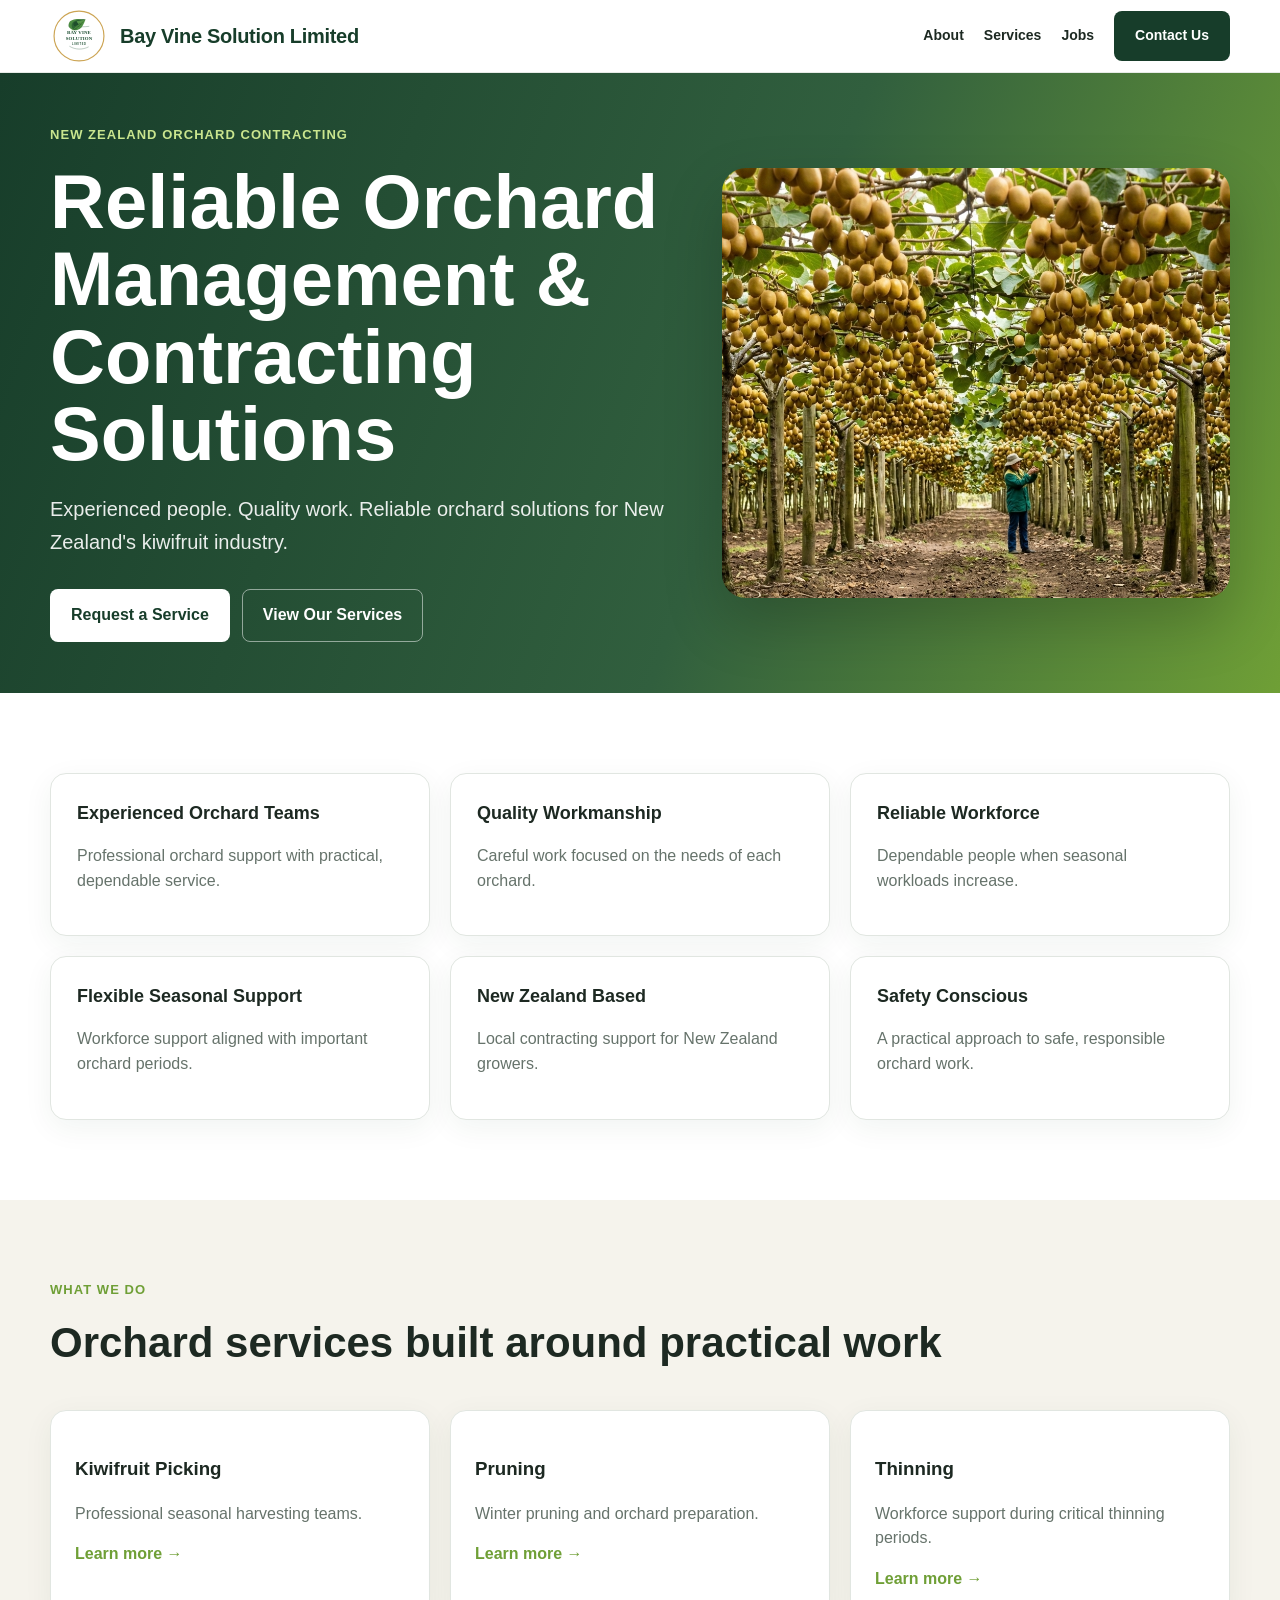
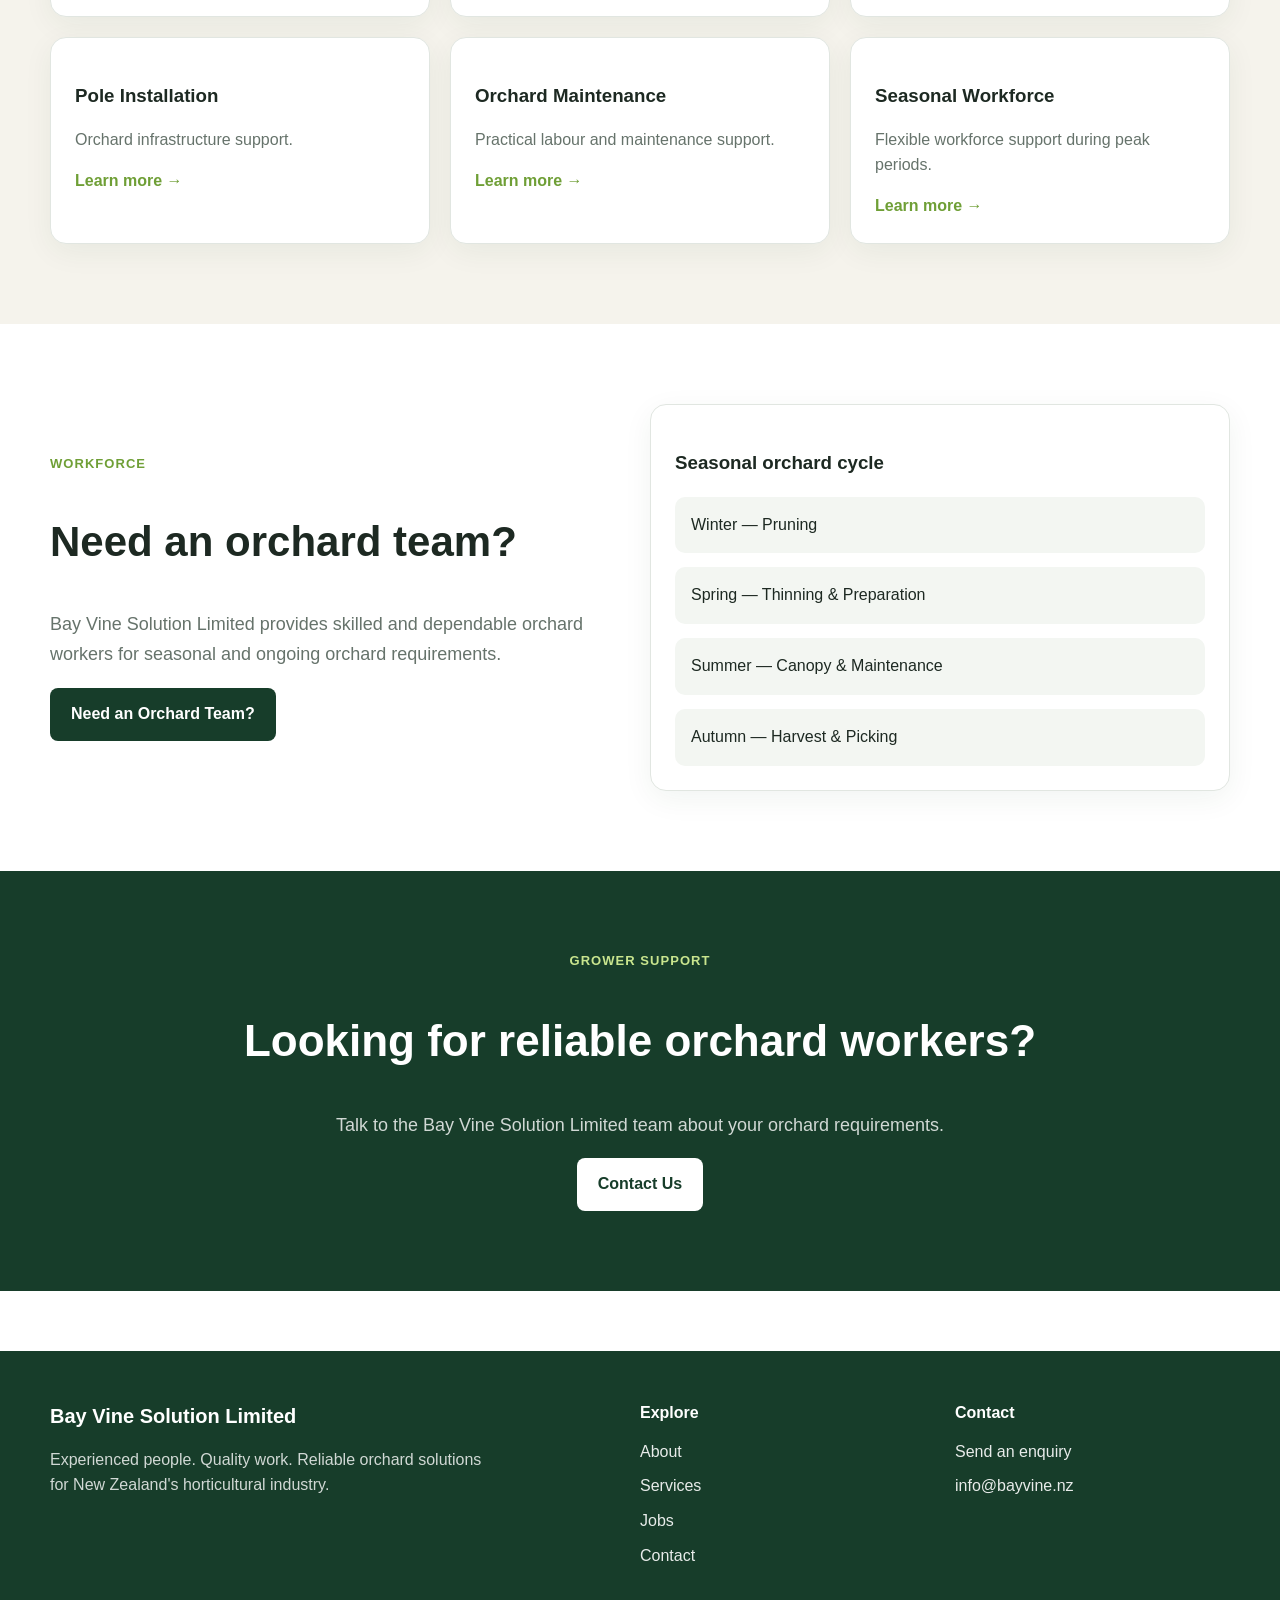
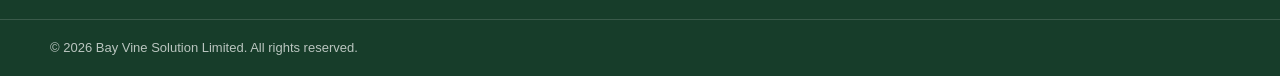
==== commit 098c9539: "fixed index  page" ====
--- a/index.html
+++ b/index.html
@@ -503,8 +503,6 @@
 
 
   <!-- Shared JavaScript -->
-  <script src="/js/header.js"></script>
-
   <script src="/js/site.js"></script>
 
   <script>
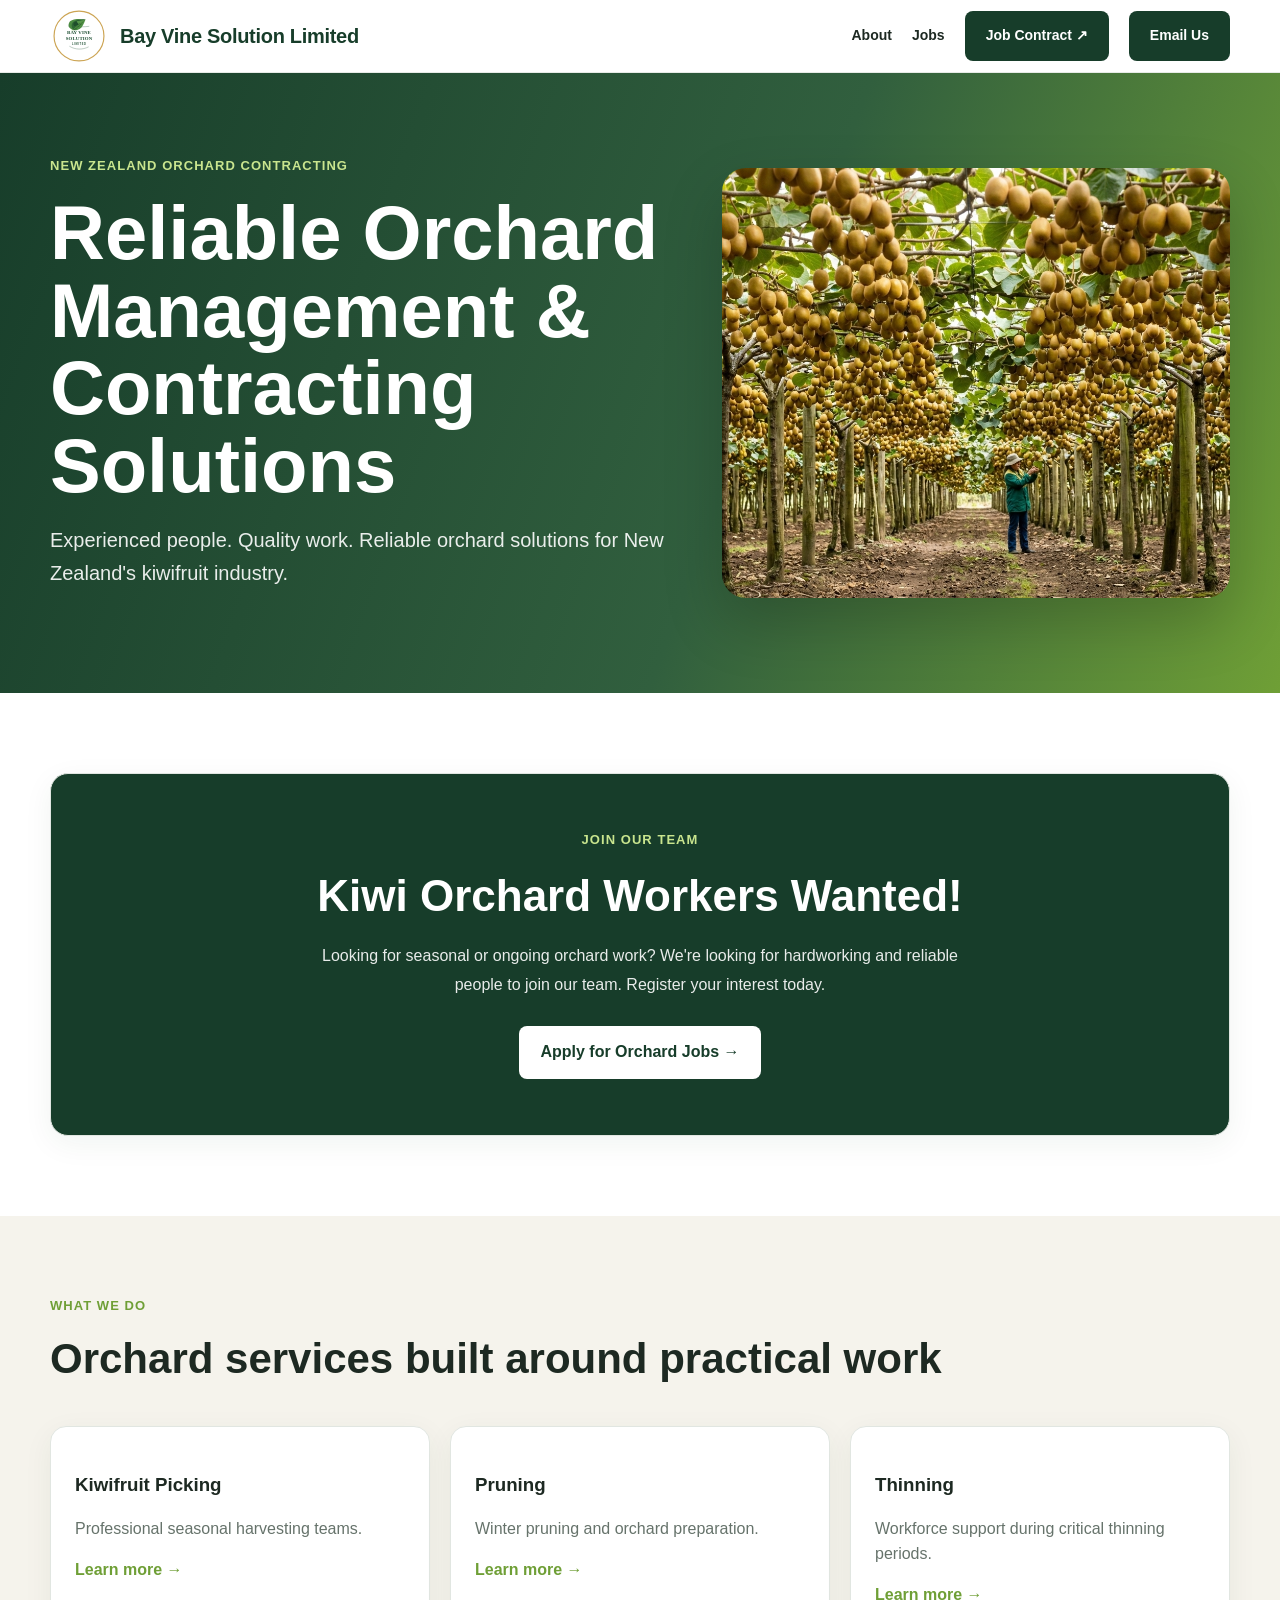
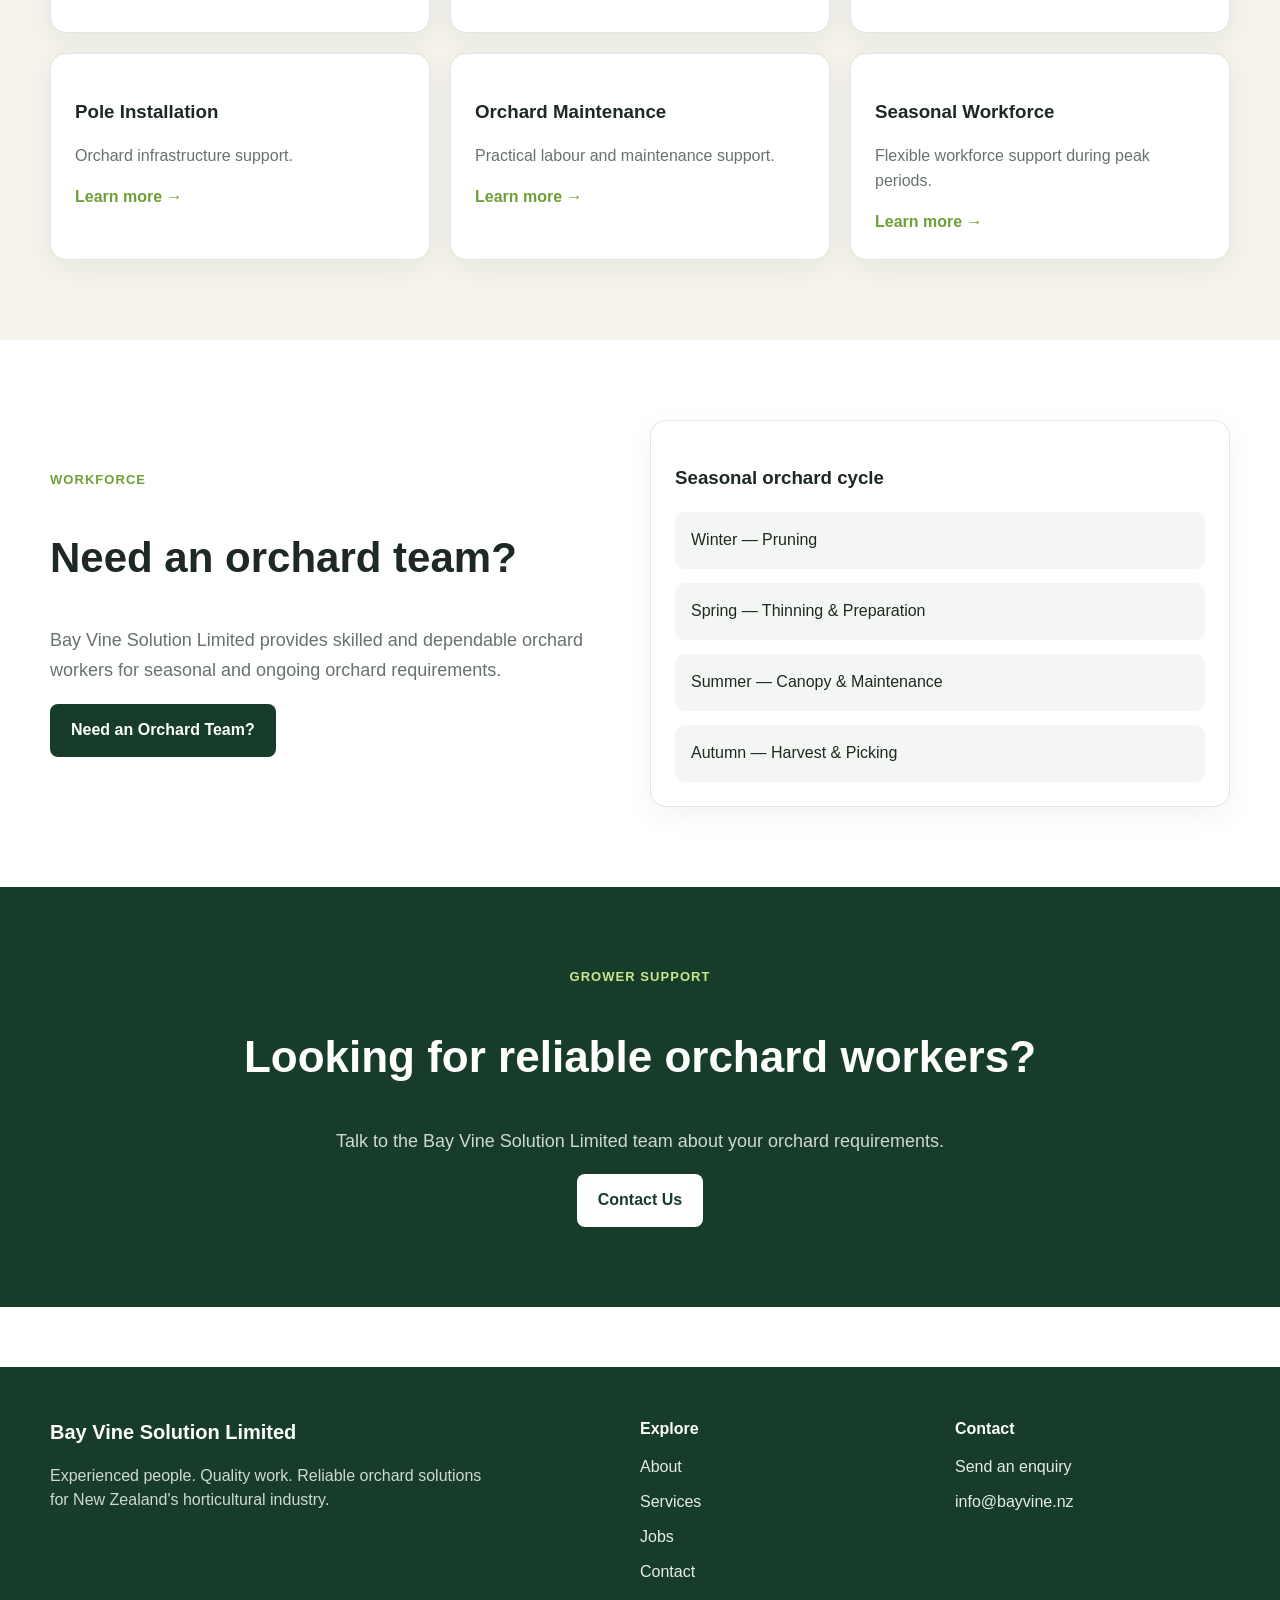
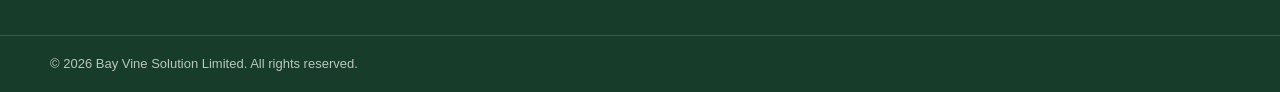
==== commit 21a63954: "added forms" ====
--- a/index.html
+++ b/index.html
@@ -53,25 +53,7 @@
             solutions for New Zealand's kiwifruit industry.
           </p>
 
-          <div
-            style="display:flex;gap:12px;flex-wrap:wrap;margin-top:30px"
-          >
-
-            <a
-              href="/contact.html"
-              class="btn btn-light"
-            >
-              Request a Service
-            </a>
-
-            <a
-              href="/services.html"
-              class="btn btn-outline"
-            >
-              View Our Services
-            </a>
-
-          </div>
+
 
         </div>
 
@@ -89,87 +71,50 @@
     </section>
 
 
-    <!-- FEATURES -->
-    <section class="section">
-
-      <div class="container">
-
-        <div class="grid grid-3">
-
-          <div class="card feature">
-            <strong>
-              Experienced Orchard Teams
-            </strong>
-
-            <p class="muted">
-              Professional orchard support with practical,
-              dependable service.
-            </p>
-          </div>
-
-
-          <div class="card feature">
-            <strong>
-              Quality Workmanship
-            </strong>
-
-            <p class="muted">
-              Careful work focused on the needs of each orchard.
-            </p>
-          </div>
-
-
-          <div class="card feature">
-            <strong>
-              Reliable Workforce
-            </strong>
-
-            <p class="muted">
-              Dependable people when seasonal workloads increase.
-            </p>
-          </div>
-
-
-          <div class="card feature">
-            <strong>
-              Flexible Seasonal Support
-            </strong>
-
-            <p class="muted">
-              Workforce support aligned with important orchard
-              periods.
-            </p>
-          </div>
-
-
-          <div class="card feature">
-            <strong>
-              New Zealand Based
-            </strong>
-
-            <p class="muted">
-              Local contracting support for New Zealand growers.
-            </p>
-          </div>
-
-
-          <div class="card feature">
-            <strong>
-              Safety Conscious
-            </strong>
-
-            <p class="muted">
-              A practical approach to safe, responsible
-              orchard work.
-            </p>
-          </div>
-
-        </div>
-
-      </div>
-
-    </section>
-
+
+<!-- CURRENT JOB OPENINGS -->
+<section class="section">
+  <div class="container">
+    <div class="card" style="
+      background:var(--forest);
+      color:white;
+      text-align:center;
+      padding:clamp(28px, 5vw, 56px) 24px;
+      border-radius:18px;
+    ">
+      <div class="eyebrow" style="color:#c9e58e">
+        Join Our Team
+      </div>
+
+      <h2 style="
+        font-size:clamp(30px, 4vw, 44px);
+        margin:12px 0;
+      ">
+        Kiwi Orchard Workers Wanted!
+      </h2>
+
+      <p style="
+        max-width:650px;
+        margin:0 auto 26px;
+        line-height:1.8;
+        opacity:0.9;
+      ">
+        Looking for seasonal or ongoing orchard work?
+        We're looking for hardworking and reliable people
+        to join our team. Register your interest today.
+      </p>
+
+      <a
+        href="https://docs.google.com/forms/d/e/1FAIpQLSfNzmi-7DgmW2zdXakFhQ95gKda9pURZjepEEV6_5hnDBXBOg/viewform?usp=sharing&amp;ouid=115637538471534633622"
+        class="btn btn-light"
+        target="_blank"
+        rel="noopener noreferrer"
+      >
+        Apply for Orchard Jobs →
+      </a>
+    </div>
+  </div>
+</section>
 
     <!-- SERVICES -->
     <section
